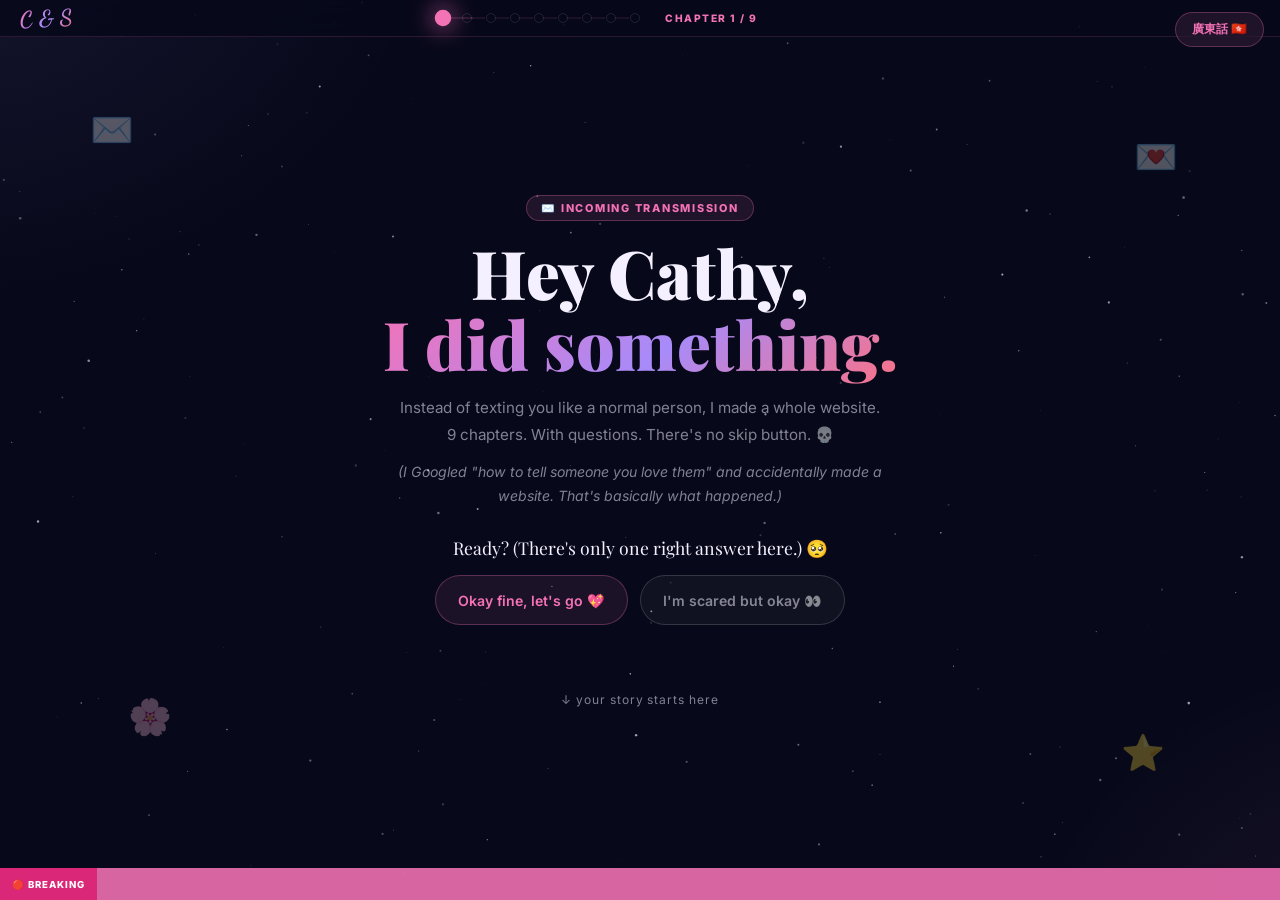
==== index.html @ 502949fa "Make the No button run away forever (proximity flee, never vanishes)" ====
<!DOCTYPE html>
<html lang="en">
<head>
  <meta charset="UTF-8"/>
  <meta name="viewport" content="width=device-width, initial-scale=1.0"/>
  <title>Cathy 💖 — A Story in 9 Chapters</title>
  <link rel="preconnect" href="https://fonts.googleapis.com"/>
  <link href="https://fonts.googleapis.com/css2?family=Playfair+Display:ital,wght@0,400;0,700;0,900;1,400&family=Inter:wght@300;400;500;600;700;800&family=Dancing+Script:wght@600;700&display=swap" rel="stylesheet"/>
  <link rel="stylesheet" href="style.css?v=7"/>
</head>
<body>
  <canvas id="starsCanvas"></canvas>
  <div class="particles" id="particles"></div>

  <button class="lang-toggle" onclick="toggleLang()"><span id="langLabel">廣東話 🇭🇰</span></button>

  <nav class="chapter-nav">
    <span class="chapter-brand">C &amp; S</span>
    <div class="chapter-dots">
      <a href="index.html"    class="cdot active"    title="Ch 1 — The Beginning"></a>
      <a href="evidence.html" class="cdot"           title="Ch 2 — The Evidence"></a>
      <a href="contract.html" class="cdot"           title="Ch 3 — The Contract"></a>
      <a href="poem.html"     class="cdot"           title="Ch 4 — The Poem"></a>
      <a href="quiz.html"     class="cdot"           title="Ch 5 — The Quiz"></a>
      <a href="husband.html"  class="cdot"           title="Ch 6 — The Resume"></a>
      <a href="proposal.html" class="cdot"           title="Ch 7 — The Letter"></a>
      <a href="love.html"     class="cdot"           title="Ch 8 — The Question"></a>
      <a href="yes.html"      class="cdot"           title="Ch 9 — She Said Yes"></a>
    </div>
    <span class="chapter-label" data-en="Chapter 1 / 9" data-hk="第 一 章 / 9">Chapter 1 / 9</span>
  </nav>

  <section class="sec" id="main">
    <div class="deco d1">✉️</div>
    <div class="deco d2">💌</div>
    <div class="deco d3">🌸</div>
    <div class="deco d4">⭐</div>
    <div class="wrap">
      <div class="tag reveal"
           data-en="✉️ incoming transmission"
           data-hk="✉️ 緊急傳送中">✉️ incoming transmission</div>

      <h1 class="hero-h1 reveal" data-delay="150">
        <span data-en="Hey Cathy," data-hk="嗨，Cathy，">Hey Cathy,</span><br>
        <span class="grad" data-en="I did something." data-hk="我做咗件嘢。">I did something.</span>
      </h1>

      <p class="hero-p reveal" data-delay="300"
         data-en="Instead of texting you like a normal person, I made a whole website. 9 chapters. With questions. There is no skip button. I checked twice. I'm not sorry."
         data-hk="唔係好似正常人咁send訊息俾你，我整咗成個網站。9章。有問題題目。冇skip掣。我check過兩次。我唔覺得對唔住。">
        Instead of texting you like a normal person, I made a whole website.<br>
        9 chapters. With questions. There's no skip button. 💀
      </p>

      <p class="hero-p reveal" data-delay="450" style="font-size:.88rem;margin-top:-8px"
         data-en="(I Googled 'how to tell someone you love them' and accidentally made a website. That's essentially what happened.)"
         data-hk="（我Google「點樣話俾人知你鍾意佢」，然後不小心整咗個網站。大致上就係咁。）">
        <em>(I Googled "how to tell someone you love them" and accidentally made a website. That's basically what happened.)</em>
      </p>

      <div class="q-block reveal" data-delay="600">
        <p class="q-prompt"
           data-en="Ready? (There's only one right answer here.) 🥺"
           data-hk="準備好未？（呢度得一個正確答案。）🥺">Ready? (There's only one right answer here.) 🥺</p>
        <div class="q-answers">
          <button class="q-pick" onclick="beginStory(this)"
                  data-en="Okay fine, let's go 💖"
                  data-hk="好啦好啦，出發 💖">Okay fine, let's go 💖</button>
          <button class="q-pick ghost" onclick="beginStory(this)"
                  data-en="I'm scared but okay 👀"
                  data-hk="我驚但好啦 👀">I'm scared but okay 👀</button>
        </div>
        <p class="q-response" id="resp1"></p>
        <div id="nextBtn" style="display:none;margin-top:20px">
          <button class="btn btn-primary" onclick="goNext()">
            <span data-en="Chapter 2 — The Evidence →" data-hk="第二章 — 呈堂證供 →">Chapter 2 — The Evidence →</span>
          </button>
        </div>
      </div>

      <div class="scroll-hint reveal" data-delay="800"
           data-en="↓ your story starts here"
           data-hk="↓ 你嘅故事由此開始">↓ your story starts here</div>
    </div>
  </section>

  <div class="ticker-wrap">
    <div class="ticker-label">🔴 BREAKING</div>
    <div class="ticker-track"><div class="ticker-content">
      <span data-en="Website detected. 9 chapters. No escape. Proceed with caution. &nbsp;•&nbsp;" data-hk="偵測到網站。9章。無法逃脫。謹慎前行。&nbsp;•&nbsp;">Website detected. 9 chapters. No escape. Proceed with caution. &nbsp;•&nbsp;</span>
      <span data-en="Shreyas reportedly spent too long on this. You are worth every minute. &nbsp;•&nbsp;" data-hk="有報道指Shreyas花咗太多時間喺呢個上面。你值得每一分鐘。&nbsp;•&nbsp;">Shreyas reportedly spent too long on this. You are worth every minute. &nbsp;•&nbsp;</span>
      <span data-en="Breaking: Local man builds website instead of just saying 'I love you'. Experts baffled. &nbsp;•&nbsp;" data-hk="突發：本地男子建網站代替直接說「我愛你」。專家困惑。&nbsp;•&nbsp;">Breaking: Local man builds website instead of saying 'I love you'. Experts baffled. &nbsp;•&nbsp;</span>
    </div></div>
  </div>

  <canvas id="confettiCanvas"></canvas>
  <script>const _PAGE="index.html"; const _PAGE_IDX=0;</script>
  <script src="script.js?v=8"></script>
  <script>
    function beginStory(btn) {
      btn.classList.add('selected');
      btn.closest('.q-answers').querySelectorAll('.q-pick').forEach(b => { b.disabled=true; if(b!==btn) b.classList.add('faded'); });
      const resp = document.getElementById('resp1');
      const replies = { en: ["Yay! Okay here we go 🥰 — hold tight, it gets better.", "Aww don't be scared cutie 🥺 — I promise it's worth it."] };
      const idx = btn.classList.contains('ghost') ? 1 : 0;
      resp.textContent = (lang==='hk') ? (idx===0 ? '耶！出發喇 🥰 — 係好嘅。' : 'Aww 唔好驚啦靚女 🥺 — 呢個值得嘅。') : replies.en[idx];
      resp.classList.add('show');
      document.getElementById('nextBtn').style.display = 'block';
    }
  </script>
</body>
</html>
---- style.css ----
/* ===================================================================
   CATHY 💖 — DARK ROMANTIC THEME v6
   =================================================================== */
:root {
  --bg:     #07091a;
  --bg2:    #0e052a;
  --text:   #f4f0ff;
  --text-s: rgba(244,240,255,0.52);
  --pink:   #f472b6;
  --pink-d: #db2777;
  --purple: #a78bfa;
  --gold:   #fbbf24;
  --teal:   #34d399;
  --coral:  #fb7185;
  --card:   rgba(255,255,255,0.05);
  --border: rgba(244,114,182,0.22);
  --r:      22px;
  --glow:   0 0 40px rgba(244,114,182,0.2);
  --shadow: 0 20px 60px rgba(0,0,0,0.55);
  --grad:   linear-gradient(135deg,#f472b6 0%,#a78bfa 55%,#fb7185 100%);
  --grad-g: linear-gradient(135deg,#fbbf24 0%,#f472b6 100%);
  /* aliases */
  --gold2:var(--gold); --rose:var(--pink); --rose-l:var(--coral);
  --violet:var(--purple); --blush:var(--coral);
  --border-s:rgba(244,114,182,0.1);
}

*,*::before,*::after { margin:0; padding:0; box-sizing:border-box; }
html { scroll-behavior:smooth; font-size:16px; }

body {
  font-family:'Inter',sans-serif;
  color:var(--text);
  background:
    radial-gradient(ellipse 900px 700px at -5% -10%, rgba(167,139,250,0.1) 0%,transparent 55%),
    radial-gradient(ellipse 700px 600px at 110% 110%, rgba(244,114,182,0.09) 0%,transparent 55%),
    var(--bg);
  background-attachment:fixed;
  min-height:100vh;
  overflow-x:hidden;
  animation:pageFadeIn .5s ease;
}
body.page-out { animation:pageFadeOut .3s ease forwards; }
@keyframes pageFadeIn  { from { opacity:0; transform:translateY(10px); } to { opacity:1; transform:none; } }
@keyframes pageFadeOut { to   { opacity:0; transform:translateY(-8px); } }

/* ===================== STARS CANVAS ===================== */
#starsCanvas { position:fixed; inset:0; pointer-events:none; z-index:0; }

/* ===================== PARTICLES ===================== */
.particles { position:fixed; inset:0; pointer-events:none; z-index:1; overflow:hidden; }
.particle {
  position:absolute; bottom:-40px; font-size:1.3rem;
  animation:floatUp linear forwards; opacity:0;
}
@keyframes floatUp {
  0%   { transform:translateY(0) rotate(0) scale(.7); opacity:0; }
  10%  { opacity:.85; }
  90%  { opacity:.4; }
  100% { transform:translateY(-115vh) rotate(360deg) scale(1.1); opacity:0; }
}

/* ===================== CHAPTER NAV ===================== */
.chapter-nav {
  position:fixed; top:0; left:0; right:0; z-index:900;
  display:flex; align-items:center; justify-content:center; gap:14px;
  padding:12px 115px 12px 24px;
  background:rgba(7,9,26,.82);
  backdrop-filter:blur(20px); -webkit-backdrop-filter:blur(20px);
  border-bottom:1px solid rgba(244,114,182,.15);
}
.chapter-brand {
  position:absolute; left:20px; top:50%; transform:translateY(-50%) rotate(-3deg);
  font-family:'Dancing Script',cursive; font-weight:700; font-size:1.4rem;
  background:var(--grad); -webkit-background-clip:text; -webkit-text-fill-color:transparent; background-clip:text;
}
.chapter-dots { display:flex; align-items:center; }
.cdot {
  position:relative; width:10px; height:10px; border-radius:50%;
  background:rgba(244,114,182,.15); border:1.5px solid rgba(244,114,182,.35);
  display:inline-block; text-decoration:none; margin:0 7px;
  transition:all .3s cubic-bezier(.34,1.56,.64,1);
}
.cdot::after {
  content:''; position:absolute; top:50%; left:100%;
  width:14px; height:1px; transform:translateY(-50%);
  background:rgba(244,114,182,.18);
}
.chapter-dots .cdot:last-child::after { display:none; }
.cdot.done { background:var(--pink-d); border-color:var(--pink); box-shadow:0 0 8px rgba(244,114,182,.4); }
.cdot.done::after { background:rgba(244,114,182,.4); }
.cdot.active {
  background:var(--pink); border-color:var(--pink); transform:scale(1.65);
  box-shadow:0 0 14px var(--pink), 0 0 28px rgba(244,114,182,.3);
}
.cdot.locked { background:transparent; border-color:rgba(255,255,255,.1); }
.cdot:not(.active):not(.locked):hover { transform:scale(1.4); background:var(--pink); }
.chapter-label, .chapter-info {
  font-size:.64rem; font-weight:800; color:var(--pink);
  letter-spacing:.15em; text-transform:uppercase; margin-left:4px;
}
.chapter-info { display:none; }

/* ===================== LANG TOGGLE ===================== */
.lang-toggle {
  position:fixed; top:12px; right:16px; z-index:1000;
  background:rgba(244,114,182,.1); border:1px solid rgba(244,114,182,.3);
  color:var(--pink); font-family:'Inter',sans-serif;
  font-size:.78rem; font-weight:700;
  padding:8px 16px; border-radius:50px; cursor:pointer;
  backdrop-filter:blur(10px);
  transition:all .2s ease;
}
.lang-toggle:hover { background:var(--pink); color:#fff; border-color:var(--pink); }

/* ===================== PAGE NAV ===================== */
.page-nav {
  position:fixed; bottom:46px; left:0; right:0;
  display:flex; align-items:center; justify-content:space-between;
  padding:0 22px; z-index:800; pointer-events:none;
}
.page-nav a, .page-nav button {
  pointer-events:all;
  background:rgba(7,9,26,.8); border:1px solid rgba(244,114,182,.3);
  color:var(--pink); font-family:'Inter',sans-serif;
  font-size:.78rem; font-weight:700;
  padding:9px 20px; border-radius:50px; cursor:pointer; text-decoration:none;
  backdrop-filter:blur(10px); transition:all .2s ease;
}
.page-nav a:hover, .page-nav button:hover { background:var(--pink); color:#fff; border-color:var(--pink); }
.page-nav .spacer { flex:1; }

/* ===================== LAYOUT ===================== */
.sec {
  position:relative; min-height:100vh;
  display:flex; align-items:center; justify-content:center;
  padding:90px 20px 88px; z-index:2;
}
.wrap { width:100%; max-width:660px; margin:0 auto; text-align:center; position:relative; z-index:2; }

/* decos */
.deco {
  position:absolute; font-size:2.2rem; opacity:.3; pointer-events:none; z-index:1;
  animation:bobble ease-in-out infinite;
}
.d1 { top:12%; left:7%;  animation-duration:4s; }
.d2 { top:15%; right:8%; animation-duration:5.2s; animation-delay:.6s; }
.d3 { bottom:18%; left:10%; animation-duration:4.6s; animation-delay:1s; }
.d4 { bottom:14%; right:9%; animation-duration:5.8s; animation-delay:1.8s; }
@keyframes bobble { 0%,100% { transform:translateY(0) rotate(-6deg); } 50% { transform:translateY(-15px) rotate(6deg); } }

/* ===================== CARDS ===================== */
.card, .glass {
  background:var(--card);
  border:1px solid var(--border);
  border-radius:var(--r);
  padding:36px 32px;
  box-shadow:var(--shadow), inset 0 1px 0 rgba(255,255,255,.06);
  backdrop-filter:blur(20px); -webkit-backdrop-filter:blur(20px);
  position:relative;
}

/* ===================== TYPOGRAPHY ===================== */
.tag, .sec-label, .eyebrow {
  display:inline-block; font-size:.68rem; font-weight:800;
  letter-spacing:.16em; text-transform:uppercase;
  color:var(--pink);
  background:rgba(244,114,182,.1); border:1px solid rgba(244,114,182,.3);
  padding:5px 14px; border-radius:50px; margin-bottom:16px;
}
.hero-h1 {
  font-family:'Playfair Display',serif; font-weight:900;
  font-size:clamp(2.2rem,7vw,4.2rem); line-height:1.06; color:var(--text);
  margin-bottom:16px;
}
.grad, .grad-text {
  background:var(--grad);
  -webkit-background-clip:text; -webkit-text-fill-color:transparent; background-clip:text;
}
h2 {
  font-family:'Playfair Display',serif; font-weight:800;
  font-size:clamp(1.7rem,5vw,2.6rem); color:var(--text);
  margin-bottom:12px; line-height:1.15;
}
.hero-p, .sec-note, .lead, .celeb-sub {
  font-size:.95rem; color:var(--text-s); line-height:1.72;
  max-width:500px; margin:0 auto 20px;
}
.sec-note { font-style:italic; }

/* ===================== BUTTONS ===================== */
.btn {
  display:inline-block; font-family:'Inter',sans-serif;
  font-weight:700; font-size:.9rem; cursor:pointer;
  padding:13px 32px; border-radius:50px; text-decoration:none;
  border:none; transition:all .2s cubic-bezier(.34,1.56,.64,1);
}
.btn-primary {
  background:var(--grad); color:#fff;
  box-shadow:0 8px 26px rgba(244,114,182,.4);
}
.btn-primary:hover { transform:translateY(-3px) scale(1.04); box-shadow:0 14px 36px rgba(244,114,182,.55); }
.btn-ghost {
  background:rgba(244,114,182,.1); border:1px solid rgba(244,114,182,.3); color:var(--pink);
}
.btn-ghost:hover { background:rgba(244,114,182,.2); transform:translateY(-2px); }
.btn-yes {
  background:var(--grad); color:#fff;
  box-shadow:0 8px 28px rgba(244,114,182,.5);
}
.btn-yes:hover { transform:translateY(-4px) scale(1.05); box-shadow:0 16px 44px rgba(244,114,182,.65); }
.btn-huge { font-size:1.1rem; padding:16px 44px; }
.btn-no {
  background:rgba(255,255,255,.05); border:1px dashed rgba(255,255,255,.2);
  color:rgba(255,255,255,.4); font-weight:600;
}
.btn-row { display:flex; gap:14px; justify-content:center; align-items:center; flex-wrap:wrap; margin-top:8px; }
.pulse-btn { animation:pulseBeat 1.8s ease-in-out infinite; }
@keyframes pulseBeat { 0%,100% { transform:scale(1); box-shadow:0 8px 28px rgba(244,114,182,.5); } 50% { transform:scale(1.06); box-shadow:0 12px 40px rgba(244,114,182,.7); } }
@keyframes btnPulse  { 0%,100% { transform:scale(1); } 50% { transform:scale(1.05); } }

/* ===================== SCROLL DOT ===================== */
.scroll-dot {
  width:22px; height:36px; border:1.5px solid rgba(244,114,182,.4);
  border-radius:50px; margin:28px auto 0; position:relative;
}
.scroll-dot::after {
  content:''; position:absolute; top:6px; left:50%; transform:translateX(-50%);
  width:5px; height:5px; border-radius:50%; background:var(--pink);
  animation:scrollPulse 1.5s ease-in-out infinite;
}
@keyframes scrollPulse { 0% { top:6px; opacity:1; } 100% { top:22px; opacity:0; } }
@keyframes scrollBlink { 0%,100% { opacity:.2; } 50% { opacity:1; } }

/* ===================== LOVE METER ===================== */
.love-meter-wrap { display:flex; align-items:center; gap:12px; max-width:320px; margin:20px auto; }
.love-meter-icon { font-size:1.4rem; animation:heartBeat 1.2s ease-in-out infinite; }
@keyframes heartBeat { 0%,100% { transform:scale(1); } 25% { transform:scale(1.22); } 50% { transform:scale(.95); } }
.love-meter-track { flex:1; height:12px; background:rgba(244,114,182,.12); border-radius:50px; overflow:hidden; border:1px solid rgba(244,114,182,.2); }
.love-meter-fill { height:100%; width:0%; background:var(--grad); border-radius:50px; transition:width .5s ease; }

/* ===================== QUIZ ===================== */
.quiz-progress-bar { height:6px; background:rgba(244,114,182,.12); border-radius:50px; overflow:hidden; margin:18px 0 24px; }
.quiz-progress-fill, #qProgress { height:100%; width:0%; background:var(--grad); border-radius:50px; transition:width .4s ease; }
.quiz-wrap { position:relative; min-height:180px; }
.q-step { display:none; }
.q-step.active { display:block; animation:fadeSlideIn .4s ease; }
@keyframes fadeSlideIn { from { opacity:0; transform:translateY(18px); } to { opacity:1; transform:none; } }
.q-text { font-size:1.08rem; font-weight:700; margin-bottom:20px; color:var(--text); line-height:1.5; }
.q-opts { display:flex; flex-wrap:wrap; gap:10px; justify-content:center; }
.q-btn {
  background:rgba(244,114,182,.1); border:1px solid rgba(244,114,182,.28);
  color:var(--text); font-family:'Inter',sans-serif;
  font-size:.88rem; font-weight:600;
  padding:11px 20px; border-radius:50px; cursor:pointer;
  transition:all .2s ease;
}
.q-btn:hover { background:var(--pink); color:#fff; border-color:var(--pink); transform:translateY(-2px); box-shadow:0 8px 22px rgba(244,114,182,.35); }
.q-result { text-align:center; }
.score-ring { position:relative; width:120px; height:120px; margin:0 auto 16px; }
.score-ring svg { transform:rotate(-90deg); width:120px; height:120px; }
.ring-bg   { fill:none; stroke:rgba(244,114,182,.14); stroke-width:7; }
.ring-fill { fill:none; stroke:var(--pink); stroke-width:7; stroke-linecap:round; stroke-dasharray:327; stroke-dashoffset:327; }
.score-num { position:absolute; inset:0; display:flex; align-items:center; justify-content:center; font-family:'Playfair Display',serif; font-weight:900; font-size:1.9rem; color:var(--pink); }
.result-title { font-family:'Playfair Display',serif; font-weight:800; font-size:1.3rem; color:var(--text); margin-bottom:10px; }
.result-note { font-size:.9rem; color:var(--text-s); line-height:1.7; max-width:440px; margin:0 auto 8px; }
.q-result.hidden { display:none !important; }

/* ===================== EVIDENCE ===================== */
.ev-grid { display:grid; grid-template-columns:repeat(2,1fr); gap:14px; margin:8px 0 22px; }
.ev-card {
  background:rgba(255,255,255,.03); border:1px solid rgba(244,114,182,.2);
  border-radius:16px; padding:18px 14px; text-align:center;
  transition:all .25s ease;
}
.ev-card:hover { background:rgba(244,114,182,.08); transform:translateY(-4px); border-color:rgba(244,114,182,.4); }
.ev-top { font-size:.64rem; font-weight:800; letter-spacing:.1em; text-transform:uppercase; color:var(--pink); margin-bottom:8px; }
.ev-big { font-family:'Playfair Display',serif; font-weight:900; font-size:2.2rem; background:var(--grad); -webkit-background-clip:text; -webkit-text-fill-color:transparent; background-clip:text; line-height:1.1; margin-bottom:6px; }
.ev-headline { font-family:'Playfair Display',serif; font-weight:700; font-size:.88rem; color:var(--text); line-height:1.45; margin-bottom:6px; }
.ev-label { font-size:.8rem; font-weight:600; color:var(--text); margin-bottom:3px; }
.ev-note  { font-size:.7rem; color:var(--text-s); font-style:italic; }
.ev-verdict {
  font-size:.9rem; font-weight:600; color:var(--text); line-height:1.65;
  background:rgba(244,114,182,.07); border:1px dashed rgba(244,114,182,.3);
  border-radius:14px; padding:14px 16px; max-width:560px; margin:0 auto;
}

/* ===================== CONTRACT ===================== */
.parchment {
  background:rgba(251,191,36,.03) !important;
  border-color:rgba(251,191,36,.25) !important;
}
.parchment-inner { text-align:left; margin-top:8px; }
.ct-title { font-family:'Playfair Display',serif; font-weight:800; font-size:.95rem; text-align:center; color:var(--gold); letter-spacing:.04em; margin-bottom:18px; }
.ct-list { list-style:none; display:flex; flex-direction:column; gap:12px; }
.ct-item {
  display:flex; gap:10px; align-items:flex-start;
  font-size:.88rem; line-height:1.62; color:var(--text);
  opacity:0; transform:translateX(-12px); transition:all .5s ease;
  background:rgba(255,255,255,.025); border:1px solid rgba(251,191,36,.1); border-radius:12px; padding:10px 12px;
}
.ct-item.visible { opacity:1; transform:translateX(0); }
.cn { font-family:'Playfair Display',serif; font-weight:800; color:var(--gold); flex-shrink:0; min-width:30px; }
.ct-sign { text-align:center; margin-top:20px; font-size:.82rem; color:var(--text-s); line-height:1.6; }
.ct-sign em { color:var(--gold); font-weight:700; }
.stamp {
  position:absolute; top:16px; right:16px; transform:rotate(-16deg) scale(0);
  font-family:'Playfair Display',serif; font-weight:900; font-size:.8rem;
  color:#000; background:var(--gold); padding:7px 12px; border-radius:8px;
  transition:transform .5s cubic-bezier(.34,1.8,.64,1);
}
.stamp.visible { transform:rotate(-16deg) scale(1); }

/* ===================== POEM ===================== */
.poem-box { margin-top:8px; }
.poem-en, .poem-hk { display:flex; flex-direction:column; gap:12px; }
.poem-line {
  font-family:'Playfair Display',serif; font-size:.97rem; line-height:1.78;
  color:var(--text); font-style:italic;
  background:rgba(255,255,255,.025);
  border-left:3px solid rgba(244,114,182,.5);
  border-radius:0 12px 12px 0; padding:11px 14px; text-align:left;
  opacity:0; transform:translateX(-14px); transition:all .6s ease;
}
.poem-line.visible { opacity:1; transform:translateX(0); }
.poem-final { border-left-color:var(--pink); }
.poem-final em, .poem-line em { font-style:normal; font-weight:700; color:var(--pink); }
.poem-div { display:flex; gap:12px; justify-content:center; font-size:1.2rem; margin:18px 0; opacity:.5; }

/* ===================== HUSBAND ===================== */
.hm-list { list-style:none; display:flex; flex-direction:column; gap:10px; margin:8px 0 20px; }
.hm-item {
  display:flex; gap:10px; align-items:flex-start; text-align:left;
  font-size:.88rem; line-height:1.58; color:var(--text);
  background:rgba(255,255,255,.03); border:1px solid rgba(244,114,182,.12);
  border-radius:12px; padding:10px 14px;
  opacity:0; transform:translateX(-16px); transition:all .5s ease;
}
.hm-item.visible { opacity:1; transform:translateX(0); }
.hm-icon { font-size:1.1rem; flex-shrink:0; }
.hm-verdict {
  background:rgba(244,114,182,.07); border:1px dashed rgba(244,114,182,.3);
  border-radius:16px; padding:18px; text-align:center;
}
.hm-score { font-family:'Playfair Display',serif; font-weight:900; font-size:2.4rem; background:var(--grad); -webkit-background-clip:text; -webkit-text-fill-color:transparent; background-clip:text; margin-bottom:6px; }
.hm-verdict p { font-size:.88rem; font-weight:600; color:var(--text-s); line-height:1.5; }

/* ===================== PROPOSAL / LOVE ===================== */
.proposal-card, .love-card { text-align:center; }
.ring-float, .ring-icon { font-size:3rem; display:inline-block; animation:ringFloat 3s ease-in-out infinite; margin-bottom:8px; }
@keyframes ringFloat { 0%,100% { transform:translateY(0) rotate(-8deg); } 50% { transform:translateY(-12px) rotate(8deg); } }
.letter { text-align:left; max-width:500px; margin:16px auto; display:flex; flex-direction:column; gap:12px; }
.letter p { font-size:.93rem; line-height:1.8; color:var(--text); }
.letter strong { color:var(--pink); font-weight:700; }
.letter-div { text-align:center; font-size:1.2rem; margin:8px 0; opacity:.4; }
.letter-hk { display:flex; flex-direction:column; gap:10px; padding-top:8px; border-top:1px solid rgba(244,114,182,.15); }
.letter-hk p { font-size:.88rem; color:var(--text-s); line-height:1.8; }
.prop-btns { display:flex; gap:14px; justify-content:center; align-items:center; flex-wrap:wrap; position:relative; min-height:64px; margin-top:16px; }
.escape-msg { font-size:.82rem; color:var(--pink); font-weight:700; margin-top:12px; min-height:20px; animation:escapeShake .4s ease; }
@keyframes escapeShake { 0%,100% { transform:none; } 25% { transform:translateX(-4px); } 75% { transform:translateX(4px); } }
.maybe-note { font-size:.75rem; color:var(--text-s); font-style:italic; margin-top:10px; }

/* ===================== CELEBRATION ===================== */
.celebrate-card { text-align:center; }
.celeb-emoji, #celebEmoji { font-size:3.5rem; display:inline-block; animation:celebSpin 2s ease-in-out infinite; }
@keyframes celebSpin { 0%,100% { transform:rotate(-10deg) scale(1); } 50% { transform:rotate(10deg) scale(1.12); } }
.badges { display:flex; flex-wrap:wrap; gap:8px; justify-content:center; margin:20px 0; }
.badge {
  font-size:.75rem; font-weight:700; padding:7px 14px; border-radius:50px;
  background:rgba(244,114,182,.1); border:1px solid rgba(244,114,182,.35); color:var(--pink);
  animation:badgePop .5s cubic-bezier(.34,1.8,.64,1) both;
}
.badge:nth-child(2) { border-color:rgba(52,211,153,.4); color:var(--teal); background:rgba(52,211,153,.08); }
.badge:nth-child(3) { border-color:rgba(167,139,250,.4); color:var(--purple); background:rgba(167,139,250,.08); }
.badge:nth-child(4) { border-color:rgba(251,191,36,.4); color:var(--gold); background:rgba(251,191,36,.08); }
.badge:nth-child(5) { border-color:rgba(251,113,133,.4); color:var(--coral); background:rgba(251,113,133,.08); }
.badge:nth-child(6) { border-color:rgba(167,139,250,.4); color:var(--purple); background:rgba(167,139,250,.08); }
@keyframes badgePop { from { opacity:0; transform:scale(0) rotate(-14deg); } }
.celeb-text { display:flex; flex-direction:column; gap:12px; max-width:460px; margin:0 auto 18px; }
.celeb-text p { font-size:.93rem; line-height:1.78; color:var(--text-s); }
.dancer { font-size:2.4rem; display:inline-block; animation:danceLoop 1s ease-in-out infinite; }
@keyframes danceLoop { 0%,100% { transform:rotate(-14deg) translateY(0); } 50% { transform:rotate(14deg) translateY(-8px); } }

/* ===================== TICKER ===================== */
.ticker-wrap {
  position:fixed; bottom:0; left:0; right:0; z-index:850;
  display:flex; align-items:center;
  background:rgba(244,114,182,.88); backdrop-filter:blur(10px);
  height:32px; overflow:hidden;
}
.ticker-label {
  flex-shrink:0; background:var(--pink-d); color:#fff;
  font-size:.6rem; font-weight:800; letter-spacing:.1em;
  padding:0 12px; height:100%; display:flex; align-items:center; text-transform:uppercase;
}
.ticker-track { flex:1; overflow:hidden; }
.ticker-content { display:inline-block; white-space:nowrap; padding-left:100%; animation:tickerScroll 30s linear infinite; font-size:.7rem; font-weight:600; color:#fff; }
@keyframes tickerScroll { from { transform:translateX(0); } to { transform:translateX(-100%); } }

/* ===================== REVEAL ===================== */
.reveal { opacity:0; transform:translateY(24px); transition:opacity .7s ease, transform .7s ease; }
.reveal.visible { opacity:1; transform:none; }

/* ===================== INTERACTIVE JOURNEY ===================== */
.chapter { min-height:100vh; display:flex; flex-direction:column; align-items:center; justify-content:center; }
.chapter > .wrap { width:100%; }
.chapter.locked { display:none !important; }

.q-block { margin-top:28px; text-align:center; }
.q-prompt { font-family:'Playfair Display',serif; font-size:1.1rem; color:var(--text); margin-bottom:16px; }
.q-answers { display:flex; gap:12px; flex-wrap:wrap; justify-content:center; position:relative; min-height:50px; }
.q-pick {
  font-family:'Inter',sans-serif; font-size:.88rem; font-weight:600; color:var(--pink);
  background:rgba(244,114,182,.09); border:1px solid rgba(244,114,182,.3);
  border-radius:30px; padding:11px 22px; cursor:pointer; transition:all .2s ease;
}
.q-pick:hover:not(:disabled) { background:var(--pink); color:#fff; transform:translateY(-2px); box-shadow:0 6px 20px rgba(244,114,182,.3); }
.q-pick.ghost { color:var(--text-s); border-color:rgba(255,255,255,.15); background:rgba(255,255,255,.04); }
.q-pick.selected { background:var(--pink) !important; color:#fff !important; border-color:var(--pink) !important; }
.q-pick.faded { opacity:.25; }
.q-pick:disabled { cursor:default; }
.q-response {
  margin-top:16px; min-height:1.3em;
  color:var(--purple); font-family:'Playfair Display',serif; font-style:italic; font-size:1rem;
  opacity:0; transform:translateY(6px); transition:all .5s ease;
}
.q-response.show { opacity:1; transform:none; }
.scroll-hint { margin-top:30px; font-size:.75rem; letter-spacing:.08em; color:var(--text-s); animation:scrollBlink 2s ease-in-out infinite; }

/* Recap */
.recap { margin:24px auto; max-width:440px; text-align:left; border-top:1px solid rgba(244,114,182,.15); border-bottom:1px solid rgba(244,114,182,.15); padding:16px 4px; }
.recap-title { text-align:center; font-family:'Playfair Display',serif; font-size:.95rem; color:var(--pink); margin-bottom:14px; }
.recap-row { display:flex; justify-content:space-between; align-items:baseline; gap:12px; padding:7px 0; border-bottom:1px solid rgba(255,255,255,.05); }
.recap-row:last-child { border-bottom:none; }
.recap-q { font-size:.74rem; color:var(--text-s); flex-shrink:0; }
.recap-a { font-size:.86rem; color:var(--text); font-weight:600; text-align:right; }
@keyframes recapIn { from { opacity:0; transform:translateX(-8px); } to { opacity:1; transform:none; } }

/* ===================== CONFETTI CANVAS ===================== */
#confettiCanvas { position:fixed; inset:0; pointer-events:none; z-index:9999; display:none; }

/* ===================== UTIL ===================== */
.hidden { display:none !important; }
.page-link { cursor:pointer; }

/* ===================== RESPONSIVE ===================== */
@media (max-width:560px) {
  .chapter-brand { display:none; }
  .chapter-nav { padding:10px 80px 10px 14px; gap:8px; }
  .cdot { margin:0 5px; width:8px; height:8px; }
  .cdot::after { width:10px; }
  .card, .glass { padding:24px 18px; }
  .ev-grid { grid-template-columns:1fr; }
  .page-nav { bottom:40px; padding:0 12px; }
  .page-nav a, .page-nav button { padding:8px 14px; font-size:.72rem; }
  .deco { font-size:1.6rem; }
  .q-opts { gap:8px; }
  .q-btn { font-size:.82rem; padding:9px 16px; }
}
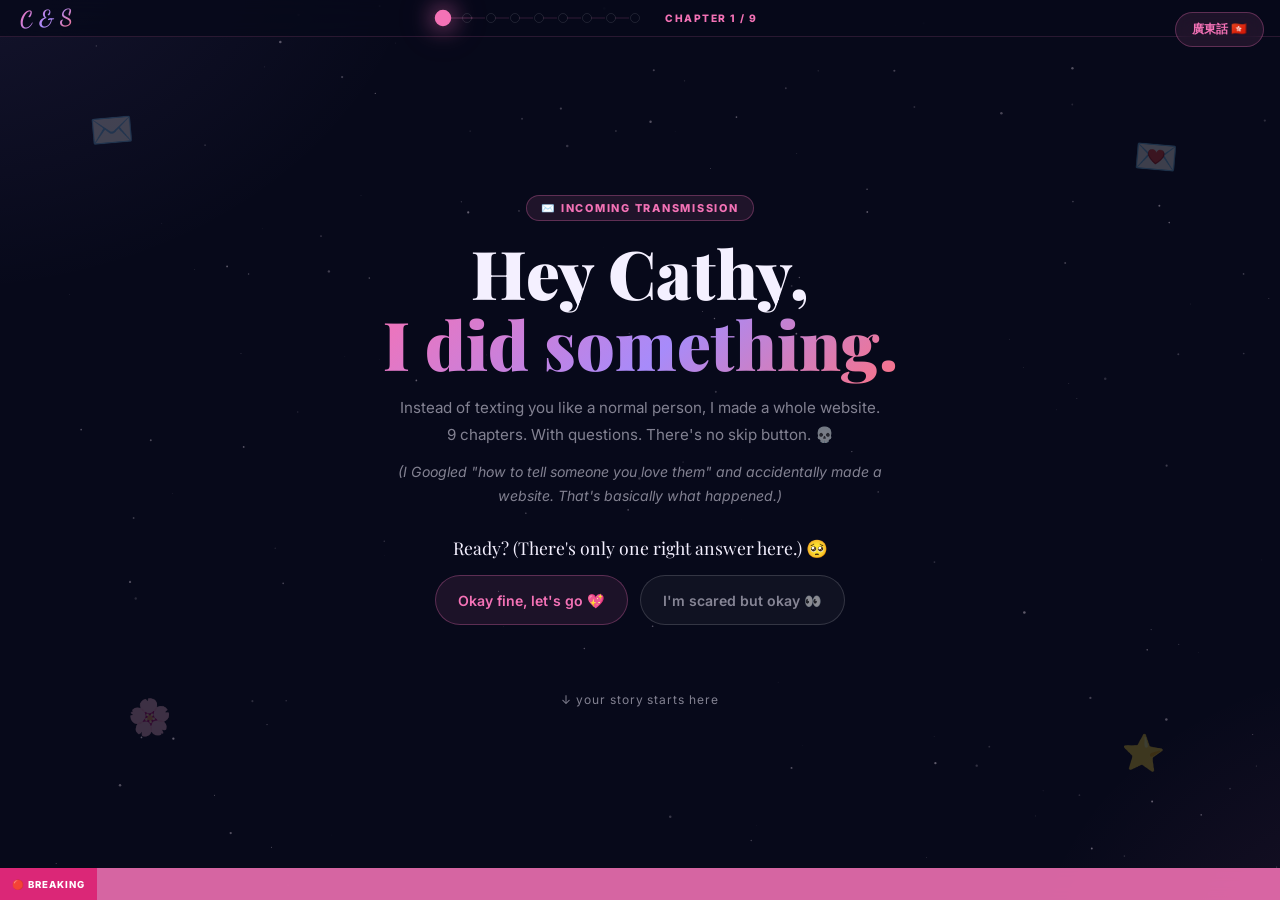
==== commit 0ce8cbc1: "Remove unnecessary background animation (static stars, no floating particles, no bobbing decos)" ====
--- a/index.html
+++ b/index.html
@@ -6,7 +6,7 @@
   <title>Cathy 💖 — A Story in 9 Chapters</title>
   <link rel="preconnect" href="https://fonts.googleapis.com"/>
   <link href="https://fonts.googleapis.com/css2?family=Playfair+Display:ital,wght@0,400;0,700;0,900;1,400&family=Inter:wght@300;400;500;600;700;800&family=Dancing+Script:wght@600;700&display=swap" rel="stylesheet"/>
-  <link rel="stylesheet" href="style.css?v=7"/>
+  <link rel="stylesheet" href="style.css?v=9"/>
 </head>
 <body>
   <canvas id="starsCanvas"></canvas>
@@ -95,7 +95,7 @@
 
   <canvas id="confettiCanvas"></canvas>
   <script>const _PAGE="index.html"; const _PAGE_IDX=0;</script>
-  <script src="script.js?v=8"></script>
+  <script src="script.js?v=9"></script>
   <script>
     function beginStory(btn) {
       btn.classList.add('selected');
--- a/style.css
+++ b/style.css
@@ -140,14 +140,13 @@
 
 /* decos */
 .deco {
-  position:absolute; font-size:2.2rem; opacity:.3; pointer-events:none; z-index:1;
-  animation:bobble ease-in-out infinite;
-}
-.d1 { top:12%; left:7%;  animation-duration:4s; }
-.d2 { top:15%; right:8%; animation-duration:5.2s; animation-delay:.6s; }
-.d3 { bottom:18%; left:10%; animation-duration:4.6s; animation-delay:1s; }
-.d4 { bottom:14%; right:9%; animation-duration:5.8s; animation-delay:1.8s; }
-@keyframes bobble { 0%,100% { transform:translateY(0) rotate(-6deg); } 50% { transform:translateY(-15px) rotate(6deg); } }
+  position:absolute; font-size:2.2rem; opacity:.22; pointer-events:none; z-index:1;
+  transform:rotate(-5deg);
+}
+.d1 { top:12%; left:7%; }
+.d2 { top:15%; right:8%; transform:rotate(5deg); }
+.d3 { bottom:18%; left:10%; }
+.d4 { bottom:14%; right:9%; transform:rotate(5deg); }
 
 /* ===================== CARDS ===================== */
 .card, .glass {
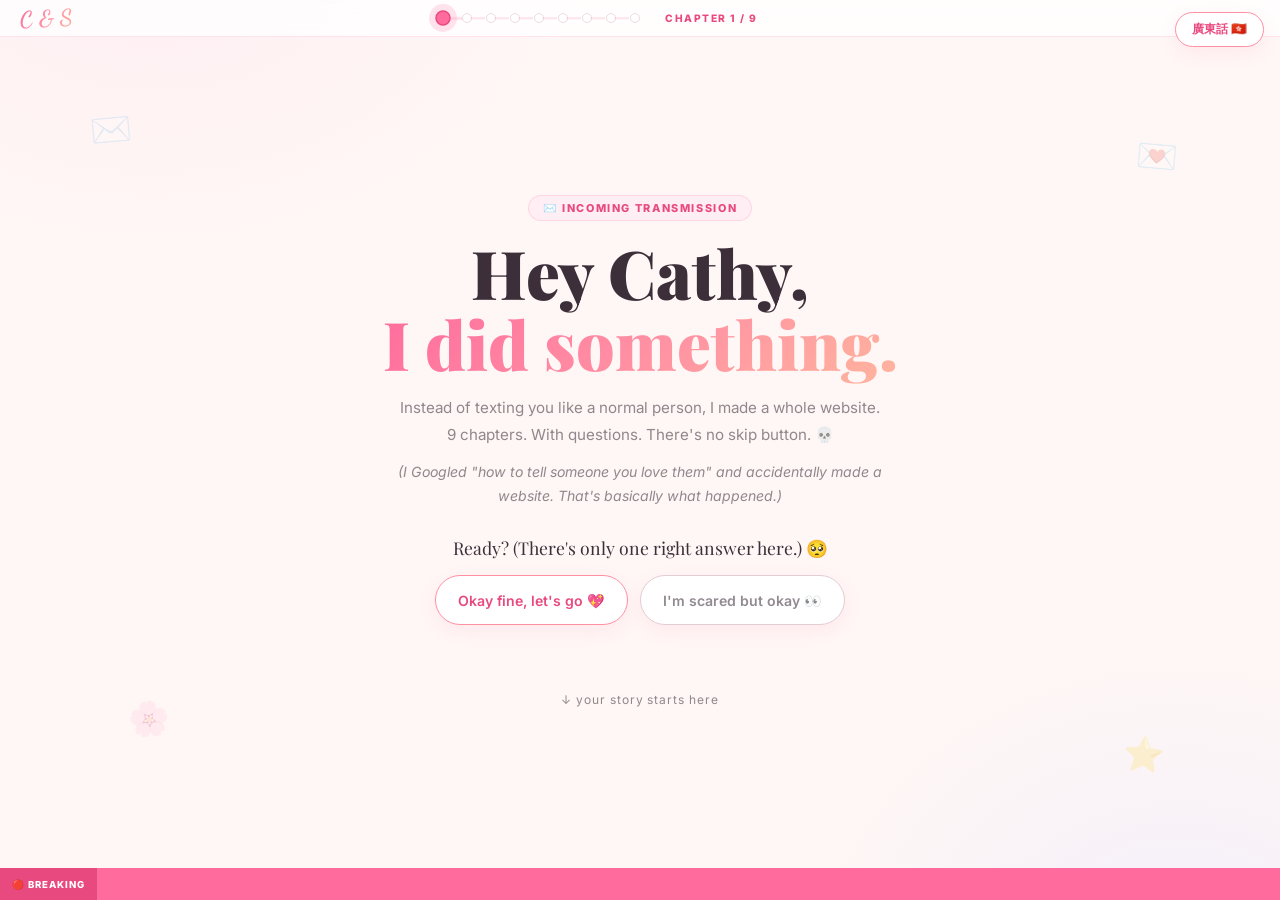
==== commit 9250cae3: "Clean light theme + bulletproof runaway No (runs forever, never vanishes, flees from cursor)" ====
--- a/index.html
+++ b/index.html
@@ -6,7 +6,7 @@
   <title>Cathy 💖 — A Story in 9 Chapters</title>
   <link rel="preconnect" href="https://fonts.googleapis.com"/>
   <link href="https://fonts.googleapis.com/css2?family=Playfair+Display:ital,wght@0,400;0,700;0,900;1,400&family=Inter:wght@300;400;500;600;700;800&family=Dancing+Script:wght@600;700&display=swap" rel="stylesheet"/>
-  <link rel="stylesheet" href="style.css?v=9"/>
+  <link rel="stylesheet" href="style.css?v=10"/>
 </head>
 <body>
   <canvas id="starsCanvas"></canvas>
@@ -95,7 +95,7 @@
 
   <canvas id="confettiCanvas"></canvas>
   <script>const _PAGE="index.html"; const _PAGE_IDX=0;</script>
-  <script src="script.js?v=9"></script>
+  <script src="script.js?v=10"></script>
   <script>
     function beginStory(btn) {
       btn.classList.add('selected');
--- a/style.css
+++ b/style.css
@@ -1,28 +1,30 @@
 /* ===================================================================
-   CATHY 💖 — DARK ROMANTIC THEME v6
+   CATHY 💖 — CLEAN LIGHT THEME v10
    =================================================================== */
 :root {
-  --bg:     #07091a;
-  --bg2:    #0e052a;
-  --text:   #f4f0ff;
-  --text-s: rgba(244,240,255,0.52);
-  --pink:   #f472b6;
-  --pink-d: #db2777;
-  --purple: #a78bfa;
-  --gold:   #fbbf24;
-  --teal:   #34d399;
-  --coral:  #fb7185;
-  --card:   rgba(255,255,255,0.05);
-  --border: rgba(244,114,182,0.22);
-  --r:      22px;
-  --glow:   0 0 40px rgba(244,114,182,0.2);
-  --shadow: 0 20px 60px rgba(0,0,0,0.55);
-  --grad:   linear-gradient(135deg,#f472b6 0%,#a78bfa 55%,#fb7185 100%);
-  --grad-g: linear-gradient(135deg,#fbbf24 0%,#f472b6 100%);
-  /* aliases */
-  --gold2:var(--gold); --rose:var(--pink); --rose-l:var(--coral);
-  --violet:var(--purple); --blush:var(--coral);
-  --border-s:rgba(244,114,182,0.1);
+  --bg:      #fff7f5;
+  --bg2:     #ffeef2;
+  --bg3:     #f3effb;
+  --text:    #3c2f3a;
+  --text-s:  rgba(60,47,58,0.56);
+  --pink:    #ff6b9d;
+  --pink-d:  #e84a7f;
+  --coral:   #ff8fa3;
+  --peach:   #ffb59e;
+  --gold:    #e0a13c;
+  --teal:    #3bbf9a;
+  --lav:     #a78bdc;
+  --card:    #ffffff;
+  --border:  rgba(255,107,157,0.18);
+  --r:       22px;
+  --shadow:  0 14px 40px rgba(255,107,157,0.13);
+  --shadow-s:0 6px 18px rgba(255,107,157,0.10);
+  --grad:    linear-gradient(135deg,#ff6b9d 0%,#ff8fa3 50%,#ffb59e 100%);
+  --grad-g:  linear-gradient(135deg,#e0a13c 0%,#ff6b9d 100%);
+  /* aliases so every class resolves */
+  --purple:var(--lav); --violet:var(--lav); --rose:var(--pink); --rose-l:var(--coral);
+  --gold2:var(--gold); --blush:var(--coral); --border-s:rgba(60,47,58,0.08);
+  --glow:0 6px 24px rgba(255,107,157,0.18);
 }
 
 *,*::before,*::after { margin:0; padding:0; box-sizing:border-box; }
@@ -32,42 +34,30 @@
   font-family:'Inter',sans-serif;
   color:var(--text);
   background:
-    radial-gradient(ellipse 900px 700px at -5% -10%, rgba(167,139,250,0.1) 0%,transparent 55%),
-    radial-gradient(ellipse 700px 600px at 110% 110%, rgba(244,114,182,0.09) 0%,transparent 55%),
+    radial-gradient(ellipse 800px 600px at 12% -8%, var(--bg2) 0%, transparent 55%),
+    radial-gradient(ellipse 700px 600px at 92% 108%, var(--bg3) 0%, transparent 55%),
     var(--bg);
   background-attachment:fixed;
   min-height:100vh;
   overflow-x:hidden;
   animation:pageFadeIn .5s ease;
 }
-body.page-out { animation:pageFadeOut .3s ease forwards; }
-@keyframes pageFadeIn  { from { opacity:0; transform:translateY(10px); } to { opacity:1; transform:none; } }
-@keyframes pageFadeOut { to   { opacity:0; transform:translateY(-8px); } }
-
-/* ===================== STARS CANVAS ===================== */
-#starsCanvas { position:fixed; inset:0; pointer-events:none; z-index:0; }
-
-/* ===================== PARTICLES ===================== */
-.particles { position:fixed; inset:0; pointer-events:none; z-index:1; overflow:hidden; }
-.particle {
-  position:absolute; bottom:-40px; font-size:1.3rem;
-  animation:floatUp linear forwards; opacity:0;
-}
-@keyframes floatUp {
-  0%   { transform:translateY(0) rotate(0) scale(.7); opacity:0; }
-  10%  { opacity:.85; }
-  90%  { opacity:.4; }
-  100% { transform:translateY(-115vh) rotate(360deg) scale(1.1); opacity:0; }
-}
+body.page-out { animation:pageFadeOut .28s ease forwards; }
+@keyframes pageFadeIn  { from { opacity:0; transform:translateY(8px); } to { opacity:1; transform:none; } }
+@keyframes pageFadeOut { to   { opacity:0; transform:translateY(-6px); } }
+
+/* stars + particles were dark-theme only — hidden for the clean light look */
+#starsCanvas { display:none !important; }
+.particles    { display:none !important; }
 
 /* ===================== CHAPTER NAV ===================== */
 .chapter-nav {
   position:fixed; top:0; left:0; right:0; z-index:900;
   display:flex; align-items:center; justify-content:center; gap:14px;
   padding:12px 115px 12px 24px;
-  background:rgba(7,9,26,.82);
-  backdrop-filter:blur(20px); -webkit-backdrop-filter:blur(20px);
-  border-bottom:1px solid rgba(244,114,182,.15);
+  background:rgba(255,255,255,0.78);
+  backdrop-filter:blur(18px); -webkit-backdrop-filter:blur(18px);
+  border-bottom:1px solid var(--border);
 }
 .chapter-brand {
   position:absolute; left:20px; top:50%; transform:translateY(-50%) rotate(-3deg);
@@ -77,26 +67,26 @@
 .chapter-dots { display:flex; align-items:center; }
 .cdot {
   position:relative; width:10px; height:10px; border-radius:50%;
-  background:rgba(244,114,182,.15); border:1.5px solid rgba(244,114,182,.35);
+  background:#ffe2ea; border:1.5px solid var(--coral);
   display:inline-block; text-decoration:none; margin:0 7px;
   transition:all .3s cubic-bezier(.34,1.56,.64,1);
 }
 .cdot::after {
   content:''; position:absolute; top:50%; left:100%;
-  width:14px; height:1px; transform:translateY(-50%);
-  background:rgba(244,114,182,.18);
+  width:14px; height:1.5px; transform:translateY(-50%);
+  background:var(--border);
 }
 .chapter-dots .cdot:last-child::after { display:none; }
-.cdot.done { background:var(--pink-d); border-color:var(--pink); box-shadow:0 0 8px rgba(244,114,182,.4); }
-.cdot.done::after { background:rgba(244,114,182,.4); }
+.cdot.done { background:var(--pink); border-color:var(--pink-d); }
+.cdot.done::after { background:rgba(255,107,157,.4); }
 .cdot.active {
-  background:var(--pink); border-color:var(--pink); transform:scale(1.65);
-  box-shadow:0 0 14px var(--pink), 0 0 28px rgba(244,114,182,.3);
-}
-.cdot.locked { background:transparent; border-color:rgba(255,255,255,.1); }
-.cdot:not(.active):not(.locked):hover { transform:scale(1.4); background:var(--pink); }
+  background:var(--pink); border-color:var(--pink-d); transform:scale(1.55);
+  box-shadow:0 0 0 4px rgba(255,107,157,0.18);
+}
+.cdot.locked { background:#fff; border-color:#ecd9df; }
+.cdot:not(.active):not(.locked):hover { transform:scale(1.35); background:var(--coral); }
 .chapter-label, .chapter-info {
-  font-size:.64rem; font-weight:800; color:var(--pink);
+  font-size:.64rem; font-weight:800; color:var(--pink-d);
   letter-spacing:.15em; text-transform:uppercase; margin-left:4px;
 }
 .chapter-info { display:none; }
@@ -104,11 +94,11 @@
 /* ===================== LANG TOGGLE ===================== */
 .lang-toggle {
   position:fixed; top:12px; right:16px; z-index:1000;
-  background:rgba(244,114,182,.1); border:1px solid rgba(244,114,182,.3);
-  color:var(--pink); font-family:'Inter',sans-serif;
+  background:#fff; border:1.5px solid var(--coral);
+  color:var(--pink-d); font-family:'Inter',sans-serif;
   font-size:.78rem; font-weight:700;
   padding:8px 16px; border-radius:50px; cursor:pointer;
-  backdrop-filter:blur(10px);
+  box-shadow:var(--shadow-s);
   transition:all .2s ease;
 }
 .lang-toggle:hover { background:var(--pink); color:#fff; border-color:var(--pink); }
@@ -121,13 +111,13 @@
 }
 .page-nav a, .page-nav button {
   pointer-events:all;
-  background:rgba(7,9,26,.8); border:1px solid rgba(244,114,182,.3);
-  color:var(--pink); font-family:'Inter',sans-serif;
+  background:#fff; border:1.5px solid var(--coral);
+  color:var(--pink-d); font-family:'Inter',sans-serif;
   font-size:.78rem; font-weight:700;
   padding:9px 20px; border-radius:50px; cursor:pointer; text-decoration:none;
-  backdrop-filter:blur(10px); transition:all .2s ease;
-}
-.page-nav a:hover, .page-nav button:hover { background:var(--pink); color:#fff; border-color:var(--pink); }
+  box-shadow:var(--shadow-s); transition:all .2s ease;
+}
+.page-nav a:hover, .page-nav button:hover { background:var(--pink); color:#fff; border-color:var(--pink); transform:translateY(-1px); }
 .page-nav .spacer { flex:1; }
 
 /* ===================== LAYOUT ===================== */
@@ -138,11 +128,8 @@
 }
 .wrap { width:100%; max-width:660px; margin:0 auto; text-align:center; position:relative; z-index:2; }
 
-/* decos */
-.deco {
-  position:absolute; font-size:2.2rem; opacity:.22; pointer-events:none; z-index:1;
-  transform:rotate(-5deg);
-}
+/* static corner decorations (no animation) */
+.deco { position:absolute; font-size:2.1rem; opacity:.2; pointer-events:none; z-index:1; transform:rotate(-5deg); }
 .d1 { top:12%; left:7%; }
 .d2 { top:15%; right:8%; transform:rotate(5deg); }
 .d3 { bottom:18%; left:10%; }
@@ -154,17 +141,16 @@
   border:1px solid var(--border);
   border-radius:var(--r);
   padding:36px 32px;
-  box-shadow:var(--shadow), inset 0 1px 0 rgba(255,255,255,.06);
-  backdrop-filter:blur(20px); -webkit-backdrop-filter:blur(20px);
+  box-shadow:var(--shadow);
   position:relative;
 }
 
 /* ===================== TYPOGRAPHY ===================== */
 .tag, .sec-label, .eyebrow {
   display:inline-block; font-size:.68rem; font-weight:800;
-  letter-spacing:.16em; text-transform:uppercase;
-  color:var(--pink);
-  background:rgba(244,114,182,.1); border:1px solid rgba(244,114,182,.3);
+  letter-spacing:.15em; text-transform:uppercase;
+  color:var(--pink-d);
+  background:#ffeef3; border:1px solid var(--border);
   padding:5px 14px; border-radius:50px; margin-bottom:16px;
 }
 .hero-h1 {
@@ -196,31 +182,32 @@
 }
 .btn-primary {
   background:var(--grad); color:#fff;
-  box-shadow:0 8px 26px rgba(244,114,182,.4);
-}
-.btn-primary:hover { transform:translateY(-3px) scale(1.04); box-shadow:0 14px 36px rgba(244,114,182,.55); }
+  box-shadow:0 8px 22px rgba(255,107,157,.35);
+}
+.btn-primary:hover { transform:translateY(-3px) scale(1.03); box-shadow:0 14px 32px rgba(255,107,157,.45); }
 .btn-ghost {
-  background:rgba(244,114,182,.1); border:1px solid rgba(244,114,182,.3); color:var(--pink);
-}
-.btn-ghost:hover { background:rgba(244,114,182,.2); transform:translateY(-2px); }
+  background:#fff; border:1.5px solid var(--coral); color:var(--pink-d);
+  box-shadow:var(--shadow-s);
+}
+.btn-ghost:hover { background:#ffeef3; transform:translateY(-2px); }
 .btn-yes {
   background:var(--grad); color:#fff;
-  box-shadow:0 8px 28px rgba(244,114,182,.5);
-}
-.btn-yes:hover { transform:translateY(-4px) scale(1.05); box-shadow:0 16px 44px rgba(244,114,182,.65); }
+  box-shadow:0 8px 24px rgba(255,107,157,.4);
+}
+.btn-yes:hover { transform:translateY(-4px) scale(1.04); box-shadow:0 16px 38px rgba(255,107,157,.5); }
 .btn-huge { font-size:1.1rem; padding:16px 44px; }
 .btn-no {
-  background:rgba(255,255,255,.05); border:1px dashed rgba(255,255,255,.2);
-  color:rgba(255,255,255,.4); font-weight:600;
+  background:#fff; border:1.5px dashed #e3cdd5;
+  color:#b3a3ab; font-weight:600;
 }
 .btn-row { display:flex; gap:14px; justify-content:center; align-items:center; flex-wrap:wrap; margin-top:8px; }
-.pulse-btn { animation:pulseBeat 1.8s ease-in-out infinite; }
-@keyframes pulseBeat { 0%,100% { transform:scale(1); box-shadow:0 8px 28px rgba(244,114,182,.5); } 50% { transform:scale(1.06); box-shadow:0 12px 40px rgba(244,114,182,.7); } }
+.pulse-btn { animation:pulseBeat 1.9s ease-in-out infinite; }
+@keyframes pulseBeat { 0%,100% { transform:scale(1); box-shadow:0 8px 24px rgba(255,107,157,.4); } 50% { transform:scale(1.05); box-shadow:0 12px 34px rgba(255,107,157,.55); } }
 @keyframes btnPulse  { 0%,100% { transform:scale(1); } 50% { transform:scale(1.05); } }
 
 /* ===================== SCROLL DOT ===================== */
 .scroll-dot {
-  width:22px; height:36px; border:1.5px solid rgba(244,114,182,.4);
+  width:22px; height:36px; border:1.5px solid var(--coral);
   border-radius:50px; margin:28px auto 0; position:relative;
 }
 .scroll-dot::after {
@@ -229,38 +216,37 @@
   animation:scrollPulse 1.5s ease-in-out infinite;
 }
 @keyframes scrollPulse { 0% { top:6px; opacity:1; } 100% { top:22px; opacity:0; } }
-@keyframes scrollBlink { 0%,100% { opacity:.2; } 50% { opacity:1; } }
+@keyframes scrollBlink { 0%,100% { opacity:.25; } 50% { opacity:1; } }
 
 /* ===================== LOVE METER ===================== */
 .love-meter-wrap { display:flex; align-items:center; gap:12px; max-width:320px; margin:20px auto; }
-.love-meter-icon { font-size:1.4rem; animation:heartBeat 1.2s ease-in-out infinite; }
-@keyframes heartBeat { 0%,100% { transform:scale(1); } 25% { transform:scale(1.22); } 50% { transform:scale(.95); } }
-.love-meter-track { flex:1; height:12px; background:rgba(244,114,182,.12); border-radius:50px; overflow:hidden; border:1px solid rgba(244,114,182,.2); }
+.love-meter-icon { font-size:1.4rem; animation:heartBeat 1.3s ease-in-out infinite; }
+@keyframes heartBeat { 0%,100% { transform:scale(1); } 25% { transform:scale(1.2); } 50% { transform:scale(.96); } }
+.love-meter-track { flex:1; height:12px; background:#ffe2ea; border-radius:50px; overflow:hidden; border:1px solid var(--border); }
 .love-meter-fill { height:100%; width:0%; background:var(--grad); border-radius:50px; transition:width .5s ease; }
 
 /* ===================== QUIZ ===================== */
-.quiz-progress-bar { height:6px; background:rgba(244,114,182,.12); border-radius:50px; overflow:hidden; margin:18px 0 24px; }
+.quiz-progress-bar { height:6px; background:#ffe2ea; border-radius:50px; overflow:hidden; margin:18px 0 24px; }
 .quiz-progress-fill, #qProgress { height:100%; width:0%; background:var(--grad); border-radius:50px; transition:width .4s ease; }
 .quiz-wrap { position:relative; min-height:180px; }
 .q-step { display:none; }
 .q-step.active { display:block; animation:fadeSlideIn .4s ease; }
-@keyframes fadeSlideIn { from { opacity:0; transform:translateY(18px); } to { opacity:1; transform:none; } }
+@keyframes fadeSlideIn { from { opacity:0; transform:translateY(16px); } to { opacity:1; transform:none; } }
 .q-text { font-size:1.08rem; font-weight:700; margin-bottom:20px; color:var(--text); line-height:1.5; }
 .q-opts { display:flex; flex-wrap:wrap; gap:10px; justify-content:center; }
 .q-btn {
-  background:rgba(244,114,182,.1); border:1px solid rgba(244,114,182,.28);
-  color:var(--text); font-family:'Inter',sans-serif;
-  font-size:.88rem; font-weight:600;
+  background:#fff; border:1.5px solid var(--coral); color:var(--pink-d);
+  font-family:'Inter',sans-serif; font-size:.88rem; font-weight:600;
   padding:11px 20px; border-radius:50px; cursor:pointer;
-  transition:all .2s ease;
-}
-.q-btn:hover { background:var(--pink); color:#fff; border-color:var(--pink); transform:translateY(-2px); box-shadow:0 8px 22px rgba(244,114,182,.35); }
+  box-shadow:var(--shadow-s); transition:all .2s ease;
+}
+.q-btn:hover { background:var(--grad); color:#fff; border-color:transparent; transform:translateY(-2px); }
 .q-result { text-align:center; }
 .score-ring { position:relative; width:120px; height:120px; margin:0 auto 16px; }
 .score-ring svg { transform:rotate(-90deg); width:120px; height:120px; }
-.ring-bg   { fill:none; stroke:rgba(244,114,182,.14); stroke-width:7; }
-.ring-fill { fill:none; stroke:var(--pink); stroke-width:7; stroke-linecap:round; stroke-dasharray:327; stroke-dashoffset:327; }
-.score-num { position:absolute; inset:0; display:flex; align-items:center; justify-content:center; font-family:'Playfair Display',serif; font-weight:900; font-size:1.9rem; color:var(--pink); }
+.ring-bg   { fill:none; stroke:#ffe2ea; stroke-width:7; }
+.ring-fill { fill:none; stroke:var(--pink); stroke-width:7; stroke-linecap:round; stroke-dasharray:327; stroke-dashoffset:327; transition:stroke-dashoffset .05s linear; }
+.score-num { position:absolute; inset:0; display:flex; align-items:center; justify-content:center; font-family:'Playfair Display',serif; font-weight:900; font-size:1.9rem; color:var(--pink-d); }
 .result-title { font-family:'Playfair Display',serif; font-weight:800; font-size:1.3rem; color:var(--text); margin-bottom:10px; }
 .result-note { font-size:.9rem; color:var(--text-s); line-height:1.7; max-width:440px; margin:0 auto 8px; }
 .q-result.hidden { display:none !important; }
@@ -268,27 +254,24 @@
 /* ===================== EVIDENCE ===================== */
 .ev-grid { display:grid; grid-template-columns:repeat(2,1fr); gap:14px; margin:8px 0 22px; }
 .ev-card {
-  background:rgba(255,255,255,.03); border:1px solid rgba(244,114,182,.2);
+  background:#fff; border:1px solid var(--border);
   border-radius:16px; padding:18px 14px; text-align:center;
-  transition:all .25s ease;
-}
-.ev-card:hover { background:rgba(244,114,182,.08); transform:translateY(-4px); border-color:rgba(244,114,182,.4); }
-.ev-top { font-size:.64rem; font-weight:800; letter-spacing:.1em; text-transform:uppercase; color:var(--pink); margin-bottom:8px; }
+  box-shadow:var(--shadow-s); transition:all .25s ease;
+}
+.ev-card:hover { transform:translateY(-4px); box-shadow:var(--shadow); border-color:var(--coral); }
+.ev-top { font-size:.64rem; font-weight:800; letter-spacing:.1em; text-transform:uppercase; color:var(--pink-d); margin-bottom:8px; }
 .ev-big { font-family:'Playfair Display',serif; font-weight:900; font-size:2.2rem; background:var(--grad); -webkit-background-clip:text; -webkit-text-fill-color:transparent; background-clip:text; line-height:1.1; margin-bottom:6px; }
 .ev-headline { font-family:'Playfair Display',serif; font-weight:700; font-size:.88rem; color:var(--text); line-height:1.45; margin-bottom:6px; }
 .ev-label { font-size:.8rem; font-weight:600; color:var(--text); margin-bottom:3px; }
 .ev-note  { font-size:.7rem; color:var(--text-s); font-style:italic; }
 .ev-verdict {
   font-size:.9rem; font-weight:600; color:var(--text); line-height:1.65;
-  background:rgba(244,114,182,.07); border:1px dashed rgba(244,114,182,.3);
+  background:#ffeef3; border:1px dashed var(--coral);
   border-radius:14px; padding:14px 16px; max-width:560px; margin:0 auto;
 }
 
 /* ===================== CONTRACT ===================== */
-.parchment {
-  background:rgba(251,191,36,.03) !important;
-  border-color:rgba(251,191,36,.25) !important;
-}
+.parchment { background:#fffdf6 !important; border-color:rgba(224,161,60,.3) !important; }
 .parchment-inner { text-align:left; margin-top:8px; }
 .ct-title { font-family:'Playfair Display',serif; font-weight:800; font-size:.95rem; text-align:center; color:var(--gold); letter-spacing:.04em; margin-bottom:18px; }
 .ct-list { list-style:none; display:flex; flex-direction:column; gap:12px; }
@@ -296,7 +279,7 @@
   display:flex; gap:10px; align-items:flex-start;
   font-size:.88rem; line-height:1.62; color:var(--text);
   opacity:0; transform:translateX(-12px); transition:all .5s ease;
-  background:rgba(255,255,255,.025); border:1px solid rgba(251,191,36,.1); border-radius:12px; padding:10px 12px;
+  background:#fffdf6; border:1px solid rgba(224,161,60,.18); border-radius:12px; padding:10px 12px;
 }
 .ct-item.visible { opacity:1; transform:translateX(0); }
 .cn { font-family:'Playfair Display',serif; font-weight:800; color:var(--gold); flex-shrink:0; min-width:30px; }
@@ -305,7 +288,8 @@
 .stamp {
   position:absolute; top:16px; right:16px; transform:rotate(-16deg) scale(0);
   font-family:'Playfair Display',serif; font-weight:900; font-size:.8rem;
-  color:#000; background:var(--gold); padding:7px 12px; border-radius:8px;
+  color:#fff; background:var(--teal); padding:7px 12px; border-radius:8px;
+  box-shadow:0 4px 12px rgba(59,191,154,.3);
   transition:transform .5s cubic-bezier(.34,1.8,.64,1);
 }
 .stamp.visible { transform:rotate(-16deg) scale(1); }
@@ -316,76 +300,72 @@
 .poem-line {
   font-family:'Playfair Display',serif; font-size:.97rem; line-height:1.78;
   color:var(--text); font-style:italic;
-  background:rgba(255,255,255,.025);
-  border-left:3px solid rgba(244,114,182,.5);
+  background:#fff7fa;
+  border-left:3px solid var(--coral);
   border-radius:0 12px 12px 0; padding:11px 14px; text-align:left;
   opacity:0; transform:translateX(-14px); transition:all .6s ease;
 }
 .poem-line.visible { opacity:1; transform:translateX(0); }
 .poem-final { border-left-color:var(--pink); }
-.poem-final em, .poem-line em { font-style:normal; font-weight:700; color:var(--pink); }
-.poem-div { display:flex; gap:12px; justify-content:center; font-size:1.2rem; margin:18px 0; opacity:.5; }
+.poem-final em, .poem-line em { font-style:normal; font-weight:700; color:var(--pink-d); }
+.poem-div { display:flex; gap:12px; justify-content:center; font-size:1.2rem; margin:18px 0; opacity:.6; }
 
 /* ===================== HUSBAND ===================== */
 .hm-list { list-style:none; display:flex; flex-direction:column; gap:10px; margin:8px 0 20px; }
 .hm-item {
   display:flex; gap:10px; align-items:flex-start; text-align:left;
   font-size:.88rem; line-height:1.58; color:var(--text);
-  background:rgba(255,255,255,.03); border:1px solid rgba(244,114,182,.12);
+  background:#fff7fa; border:1px solid var(--border);
   border-radius:12px; padding:10px 14px;
   opacity:0; transform:translateX(-16px); transition:all .5s ease;
 }
 .hm-item.visible { opacity:1; transform:translateX(0); }
 .hm-icon { font-size:1.1rem; flex-shrink:0; }
-.hm-verdict {
-  background:rgba(244,114,182,.07); border:1px dashed rgba(244,114,182,.3);
-  border-radius:16px; padding:18px; text-align:center;
-}
+.hm-verdict { background:#ffeef3; border:1px dashed var(--coral); border-radius:16px; padding:18px; text-align:center; }
 .hm-score { font-family:'Playfair Display',serif; font-weight:900; font-size:2.4rem; background:var(--grad); -webkit-background-clip:text; -webkit-text-fill-color:transparent; background-clip:text; margin-bottom:6px; }
 .hm-verdict p { font-size:.88rem; font-weight:600; color:var(--text-s); line-height:1.5; }
 
 /* ===================== PROPOSAL / LOVE ===================== */
 .proposal-card, .love-card { text-align:center; }
-.ring-float, .ring-icon { font-size:3rem; display:inline-block; animation:ringFloat 3s ease-in-out infinite; margin-bottom:8px; }
+.ring-float, .ring-icon { font-size:3rem; display:inline-block; animation:ringFloat 3.2s ease-in-out infinite; margin-bottom:8px; }
 @keyframes ringFloat { 0%,100% { transform:translateY(0) rotate(-8deg); } 50% { transform:translateY(-12px) rotate(8deg); } }
 .letter { text-align:left; max-width:500px; margin:16px auto; display:flex; flex-direction:column; gap:12px; }
 .letter p { font-size:.93rem; line-height:1.8; color:var(--text); }
-.letter strong { color:var(--pink); font-weight:700; }
-.letter-div { text-align:center; font-size:1.2rem; margin:8px 0; opacity:.4; }
-.letter-hk { display:flex; flex-direction:column; gap:10px; padding-top:8px; border-top:1px solid rgba(244,114,182,.15); }
+.letter strong { color:var(--pink-d); font-weight:700; }
+.letter-div { text-align:center; font-size:1.2rem; margin:8px 0; opacity:.5; }
+.letter-hk { display:flex; flex-direction:column; gap:10px; padding-top:8px; border-top:1px solid var(--border); }
 .letter-hk p { font-size:.88rem; color:var(--text-s); line-height:1.8; }
 .prop-btns { display:flex; gap:14px; justify-content:center; align-items:center; flex-wrap:wrap; position:relative; min-height:64px; margin-top:16px; }
-.escape-msg { font-size:.82rem; color:var(--pink); font-weight:700; margin-top:12px; min-height:20px; animation:escapeShake .4s ease; }
-@keyframes escapeShake { 0%,100% { transform:none; } 25% { transform:translateX(-4px); } 75% { transform:translateX(4px); } }
+.escape-msg { font-size:.82rem; color:var(--pink-d); font-weight:700; margin-top:12px; min-height:20px; animation:escapePop .35s ease; }
+@keyframes escapePop { from { opacity:0; transform:translateY(4px); } to { opacity:1; transform:none; } }
 .maybe-note { font-size:.75rem; color:var(--text-s); font-style:italic; margin-top:10px; }
 
 /* ===================== CELEBRATION ===================== */
 .celebrate-card { text-align:center; }
-.celeb-emoji, #celebEmoji { font-size:3.5rem; display:inline-block; animation:celebSpin 2s ease-in-out infinite; }
-@keyframes celebSpin { 0%,100% { transform:rotate(-10deg) scale(1); } 50% { transform:rotate(10deg) scale(1.12); } }
+.celeb-emoji, #celebEmoji { display:inline-block; }
 .badges { display:flex; flex-wrap:wrap; gap:8px; justify-content:center; margin:20px 0; }
 .badge {
   font-size:.75rem; font-weight:700; padding:7px 14px; border-radius:50px;
-  background:rgba(244,114,182,.1); border:1px solid rgba(244,114,182,.35); color:var(--pink);
+  background:#ffeef3; border:1px solid var(--coral); color:var(--pink-d);
+  box-shadow:var(--shadow-s);
   animation:badgePop .5s cubic-bezier(.34,1.8,.64,1) both;
 }
-.badge:nth-child(2) { border-color:rgba(52,211,153,.4); color:var(--teal); background:rgba(52,211,153,.08); }
-.badge:nth-child(3) { border-color:rgba(167,139,250,.4); color:var(--purple); background:rgba(167,139,250,.08); }
-.badge:nth-child(4) { border-color:rgba(251,191,36,.4); color:var(--gold); background:rgba(251,191,36,.08); }
-.badge:nth-child(5) { border-color:rgba(251,113,133,.4); color:var(--coral); background:rgba(251,113,133,.08); }
-.badge:nth-child(6) { border-color:rgba(167,139,250,.4); color:var(--purple); background:rgba(167,139,250,.08); }
-@keyframes badgePop { from { opacity:0; transform:scale(0) rotate(-14deg); } }
+.badge:nth-child(2) { border-color:#a9e6d4; color:#1f9e7c; background:#eafaf5; }
+.badge:nth-child(3) { border-color:#d6c8f2; color:#7a5bc4; background:#f5f0fd; }
+.badge:nth-child(4) { border-color:#f3d79a; color:#c0871e; background:#fdf6e7; }
+.badge:nth-child(5) { border-color:var(--peach); color:#d8693f; background:#fff1ec; }
+.badge:nth-child(6) { border-color:#d6c8f2; color:#7a5bc4; background:#f5f0fd; }
+@keyframes badgePop { from { opacity:0; transform:scale(0) rotate(-12deg); } }
 .celeb-text { display:flex; flex-direction:column; gap:12px; max-width:460px; margin:0 auto 18px; }
 .celeb-text p { font-size:.93rem; line-height:1.78; color:var(--text-s); }
-.dancer { font-size:2.4rem; display:inline-block; animation:danceLoop 1s ease-in-out infinite; }
-@keyframes danceLoop { 0%,100% { transform:rotate(-14deg) translateY(0); } 50% { transform:rotate(14deg) translateY(-8px); } }
+.dancer { font-size:2.4rem; display:inline-block; animation:danceLoop 1.1s ease-in-out infinite; }
+@keyframes danceLoop { 0%,100% { transform:rotate(-12deg) translateY(0); } 50% { transform:rotate(12deg) translateY(-7px); } }
 
 /* ===================== TICKER ===================== */
 .ticker-wrap {
   position:fixed; bottom:0; left:0; right:0; z-index:850;
   display:flex; align-items:center;
-  background:rgba(244,114,182,.88); backdrop-filter:blur(10px);
-  height:32px; overflow:hidden;
+  background:var(--pink); height:32px; overflow:hidden;
 }
 .ticker-label {
   flex-shrink:0; background:var(--pink-d); color:#fff;
@@ -393,43 +373,43 @@
   padding:0 12px; height:100%; display:flex; align-items:center; text-transform:uppercase;
 }
 .ticker-track { flex:1; overflow:hidden; }
-.ticker-content { display:inline-block; white-space:nowrap; padding-left:100%; animation:tickerScroll 30s linear infinite; font-size:.7rem; font-weight:600; color:#fff; }
+.ticker-content { display:inline-block; white-space:nowrap; padding-left:100%; animation:tickerScroll 32s linear infinite; font-size:.7rem; font-weight:600; color:#fff; }
 @keyframes tickerScroll { from { transform:translateX(0); } to { transform:translateX(-100%); } }
 
 /* ===================== REVEAL ===================== */
-.reveal { opacity:0; transform:translateY(24px); transition:opacity .7s ease, transform .7s ease; }
+.reveal { opacity:0; transform:translateY(22px); transition:opacity .7s ease, transform .7s ease; }
 .reveal.visible { opacity:1; transform:none; }
 
 /* ===================== INTERACTIVE JOURNEY ===================== */
 .chapter { min-height:100vh; display:flex; flex-direction:column; align-items:center; justify-content:center; }
 .chapter > .wrap { width:100%; }
 .chapter.locked { display:none !important; }
-
 .q-block { margin-top:28px; text-align:center; }
 .q-prompt { font-family:'Playfair Display',serif; font-size:1.1rem; color:var(--text); margin-bottom:16px; }
 .q-answers { display:flex; gap:12px; flex-wrap:wrap; justify-content:center; position:relative; min-height:50px; }
 .q-pick {
-  font-family:'Inter',sans-serif; font-size:.88rem; font-weight:600; color:var(--pink);
-  background:rgba(244,114,182,.09); border:1px solid rgba(244,114,182,.3);
-  border-radius:30px; padding:11px 22px; cursor:pointer; transition:all .2s ease;
-}
-.q-pick:hover:not(:disabled) { background:var(--pink); color:#fff; transform:translateY(-2px); box-shadow:0 6px 20px rgba(244,114,182,.3); }
-.q-pick.ghost { color:var(--text-s); border-color:rgba(255,255,255,.15); background:rgba(255,255,255,.04); }
-.q-pick.selected { background:var(--pink) !important; color:#fff !important; border-color:var(--pink) !important; }
-.q-pick.faded { opacity:.25; }
+  font-family:'Inter',sans-serif; font-size:.88rem; font-weight:600; color:var(--pink-d);
+  background:#fff; border:1.5px solid var(--coral);
+  border-radius:30px; padding:11px 22px; cursor:pointer;
+  box-shadow:var(--shadow-s); transition:all .2s ease;
+}
+.q-pick:hover:not(:disabled) { background:var(--grad); color:#fff; border-color:transparent; transform:translateY(-2px); }
+.q-pick.ghost { color:var(--text-s); border-color:#e3cdd5; }
+.q-pick.selected { background:var(--grad) !important; color:#fff !important; border-color:transparent !important; }
+.q-pick.faded { opacity:.3; }
 .q-pick:disabled { cursor:default; }
 .q-response {
   margin-top:16px; min-height:1.3em;
-  color:var(--purple); font-family:'Playfair Display',serif; font-style:italic; font-size:1rem;
+  color:var(--lav); font-family:'Playfair Display',serif; font-style:italic; font-size:1rem;
   opacity:0; transform:translateY(6px); transition:all .5s ease;
 }
 .q-response.show { opacity:1; transform:none; }
 .scroll-hint { margin-top:30px; font-size:.75rem; letter-spacing:.08em; color:var(--text-s); animation:scrollBlink 2s ease-in-out infinite; }
 
 /* Recap */
-.recap { margin:24px auto; max-width:440px; text-align:left; border-top:1px solid rgba(244,114,182,.15); border-bottom:1px solid rgba(244,114,182,.15); padding:16px 4px; }
-.recap-title { text-align:center; font-family:'Playfair Display',serif; font-size:.95rem; color:var(--pink); margin-bottom:14px; }
-.recap-row { display:flex; justify-content:space-between; align-items:baseline; gap:12px; padding:7px 0; border-bottom:1px solid rgba(255,255,255,.05); }
+.recap { margin:24px auto; max-width:440px; text-align:left; border-top:1px solid var(--border); border-bottom:1px solid var(--border); padding:16px 4px; }
+.recap-title { text-align:center; font-family:'Playfair Display',serif; font-size:.95rem; color:var(--pink-d); margin-bottom:14px; }
+.recap-row { display:flex; justify-content:space-between; align-items:baseline; gap:12px; padding:7px 0; border-bottom:1px solid var(--border-s); }
 .recap-row:last-child { border-bottom:none; }
 .recap-q { font-size:.74rem; color:var(--text-s); flex-shrink:0; }
 .recap-a { font-size:.86rem; color:var(--text); font-weight:600; text-align:right; }
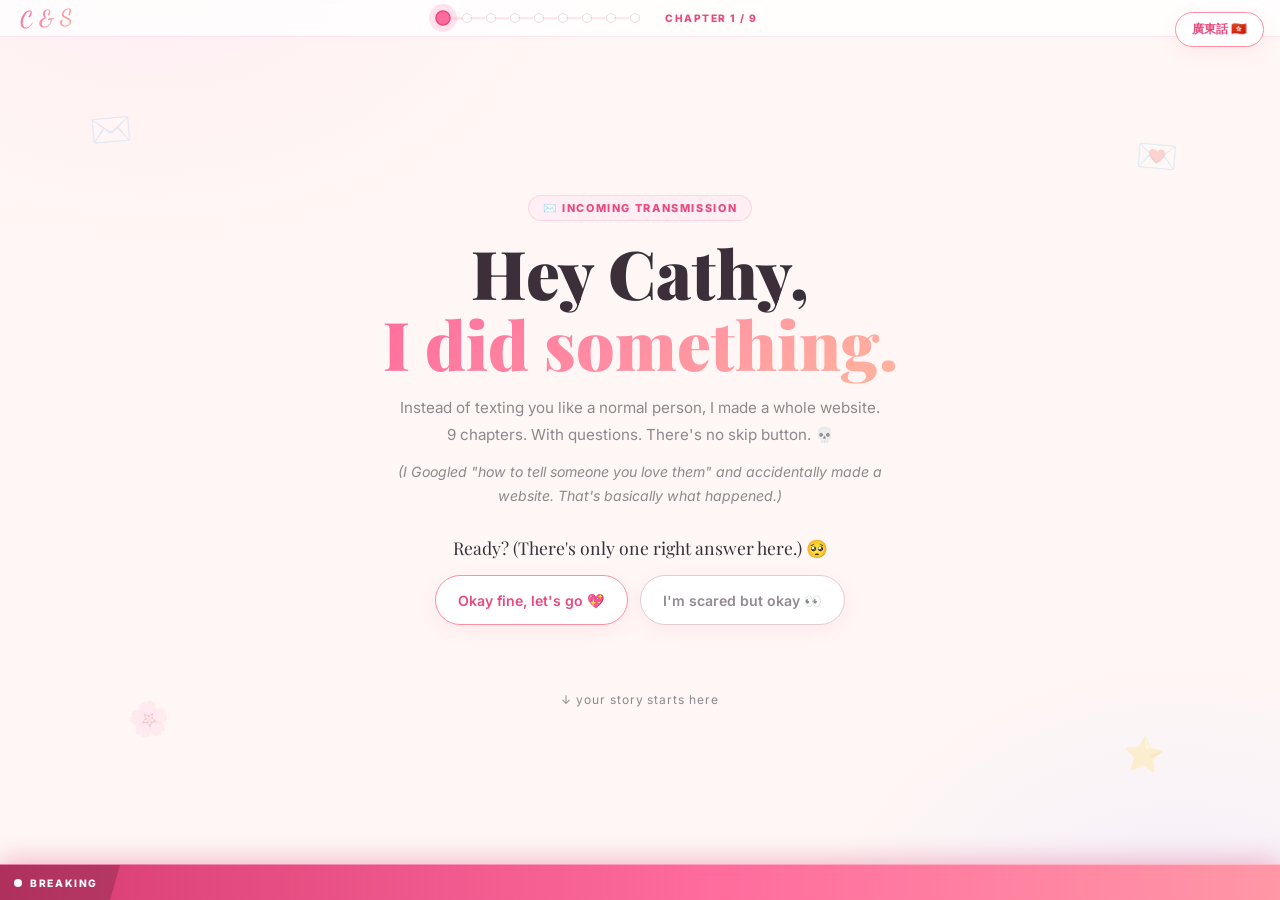
==== commit 9e77f049: "Make breaking-news ticker attractive (pulsing live dot, angled label, gradient bar, edge fade)" ====
--- a/index.html
+++ b/index.html
@@ -6,7 +6,7 @@
   <title>Cathy 💖 — A Story in 9 Chapters</title>
   <link rel="preconnect" href="https://fonts.googleapis.com"/>
   <link href="https://fonts.googleapis.com/css2?family=Playfair+Display:ital,wght@0,400;0,700;0,900;1,400&family=Inter:wght@300;400;500;600;700;800&family=Dancing+Script:wght@600;700&display=swap" rel="stylesheet"/>
-  <link rel="stylesheet" href="style.css?v=10"/>
+  <link rel="stylesheet" href="style.css?v=12"/>
 </head>
 <body>
   <canvas id="starsCanvas"></canvas>
@@ -85,7 +85,7 @@
   </section>
 
   <div class="ticker-wrap">
-    <div class="ticker-label">🔴 BREAKING</div>
+    <div class="ticker-label">BREAKING</div>
     <div class="ticker-track"><div class="ticker-content">
       <span data-en="Website detected. 9 chapters. No escape. Proceed with caution. &nbsp;•&nbsp;" data-hk="偵測到網站。9章。無法逃脫。謹慎前行。&nbsp;•&nbsp;">Website detected. 9 chapters. No escape. Proceed with caution. &nbsp;•&nbsp;</span>
       <span data-en="Shreyas reportedly spent too long on this. You are worth every minute. &nbsp;•&nbsp;" data-hk="有報道指Shreyas花咗太多時間喺呢個上面。你值得每一分鐘。&nbsp;•&nbsp;">Shreyas reportedly spent too long on this. You are worth every minute. &nbsp;•&nbsp;</span>
--- a/style.css
+++ b/style.css
@@ -197,8 +197,8 @@
 .btn-yes:hover { transform:translateY(-4px) scale(1.04); box-shadow:0 16px 38px rgba(255,107,157,.5); }
 .btn-huge { font-size:1.1rem; padding:16px 44px; }
 .btn-no {
-  background:#fff; border:1.5px dashed #e3cdd5;
-  color:#b3a3ab; font-weight:600;
+  background:#f6f2fd; border:1.5px dashed #b9a3e8;
+  color:#7a5bc4; font-weight:700;
 }
 .btn-row { display:flex; gap:14px; justify-content:center; align-items:center; flex-wrap:wrap; margin-top:8px; }
 .pulse-btn { animation:pulseBeat 1.9s ease-in-out infinite; }
@@ -361,19 +361,47 @@
 .dancer { font-size:2.4rem; display:inline-block; animation:danceLoop 1.1s ease-in-out infinite; }
 @keyframes danceLoop { 0%,100% { transform:rotate(-12deg) translateY(0); } 50% { transform:rotate(12deg) translateY(-7px); } }
 
-/* ===================== TICKER ===================== */
+/* ===================== TICKER (breaking-news lower-third) ===================== */
 .ticker-wrap {
   position:fixed; bottom:0; left:0; right:0; z-index:850;
   display:flex; align-items:center;
-  background:var(--pink); height:32px; overflow:hidden;
+  height:36px; overflow:hidden;
+  background:linear-gradient(90deg,#d63b71 0%,#ff6b9d 55%,#ff97a6 100%);
+  box-shadow:0 -6px 24px rgba(214,59,113,0.30);
+  border-top:1px solid rgba(255,255,255,0.35);
 }
 .ticker-label {
-  flex-shrink:0; background:var(--pink-d); color:#fff;
-  font-size:.6rem; font-weight:800; letter-spacing:.1em;
-  padding:0 12px; height:100%; display:flex; align-items:center; text-transform:uppercase;
-}
-.ticker-track { flex:1; overflow:hidden; }
-.ticker-content { display:inline-block; white-space:nowrap; padding-left:100%; animation:tickerScroll 32s linear infinite; font-size:.7rem; font-weight:600; color:#fff; }
+  flex-shrink:0; display:flex; align-items:center; gap:8px;
+  height:100%; padding:0 22px 0 14px;
+  background:rgba(0,0,0,0.18);
+  color:#fff; font-size:.64rem; font-weight:800;
+  letter-spacing:.16em; text-transform:uppercase;
+  clip-path:polygon(0 0, 100% 0, calc(100% - 10px) 100%, 0 100%);
+}
+/* pulsing LIVE dot */
+.ticker-label::before {
+  content:''; width:8px; height:8px; border-radius:50%;
+  background:#fff; flex-shrink:0;
+  box-shadow:0 0 0 0 rgba(255,255,255,0.75);
+  animation:livePulse 1.4s ease-out infinite;
+}
+@keyframes livePulse {
+  0%   { box-shadow:0 0 0 0 rgba(255,255,255,0.7); }
+  70%  { box-shadow:0 0 0 8px rgba(255,255,255,0); }
+  100% { box-shadow:0 0 0 0 rgba(255,255,255,0); }
+}
+/* soft fade at both edges of the scrolling text */
+.ticker-track {
+  flex:1; overflow:hidden;
+  -webkit-mask-image:linear-gradient(90deg, transparent 0, #000 38px, #000 calc(100% - 38px), transparent 100%);
+          mask-image:linear-gradient(90deg, transparent 0, #000 38px, #000 calc(100% - 38px), transparent 100%);
+}
+.ticker-content {
+  display:inline-block; white-space:nowrap; padding-left:100%;
+  animation:tickerScroll 30s linear infinite;
+  font-size:.72rem; font-weight:600; color:#fff;
+}
+.ticker-content span { padding:0 4px; }
 @keyframes tickerScroll { from { transform:translateX(0); } to { transform:translateX(-100%); } }
 
 /* ===================== REVEAL ===================== */
